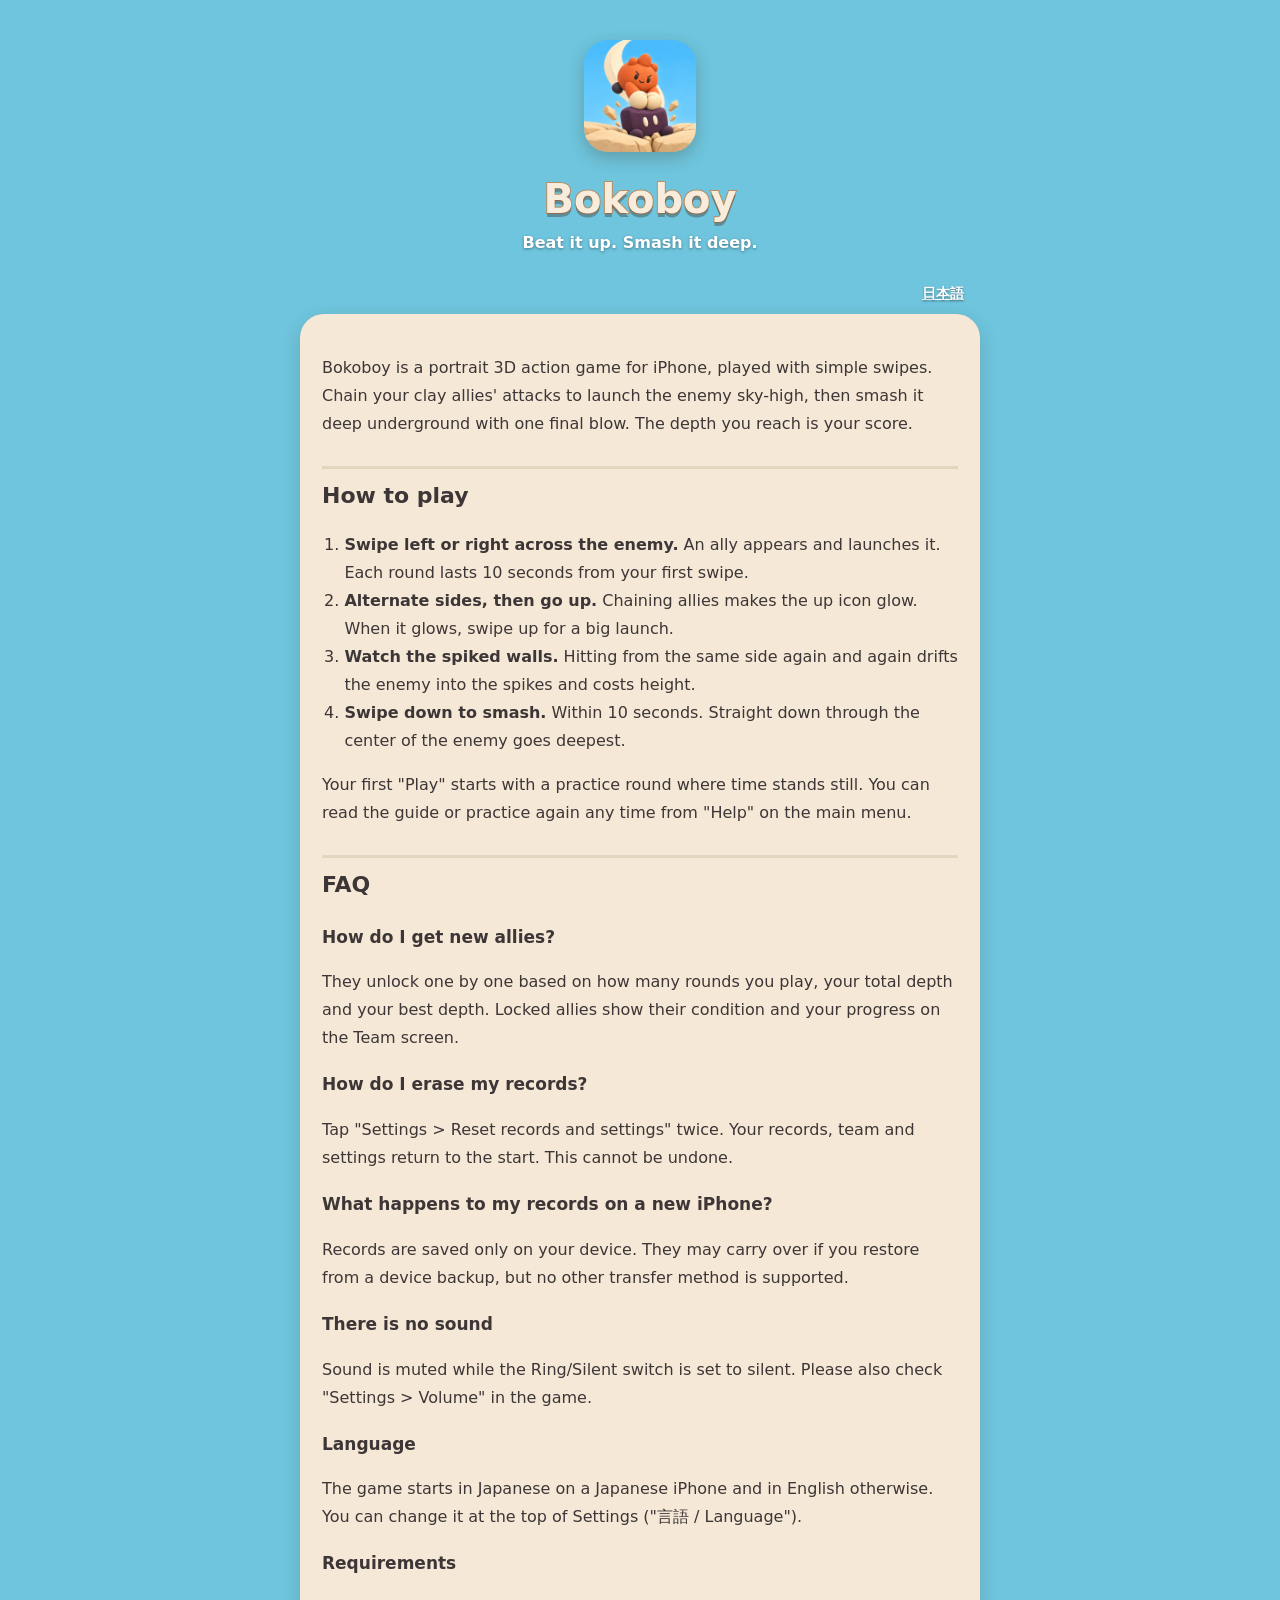
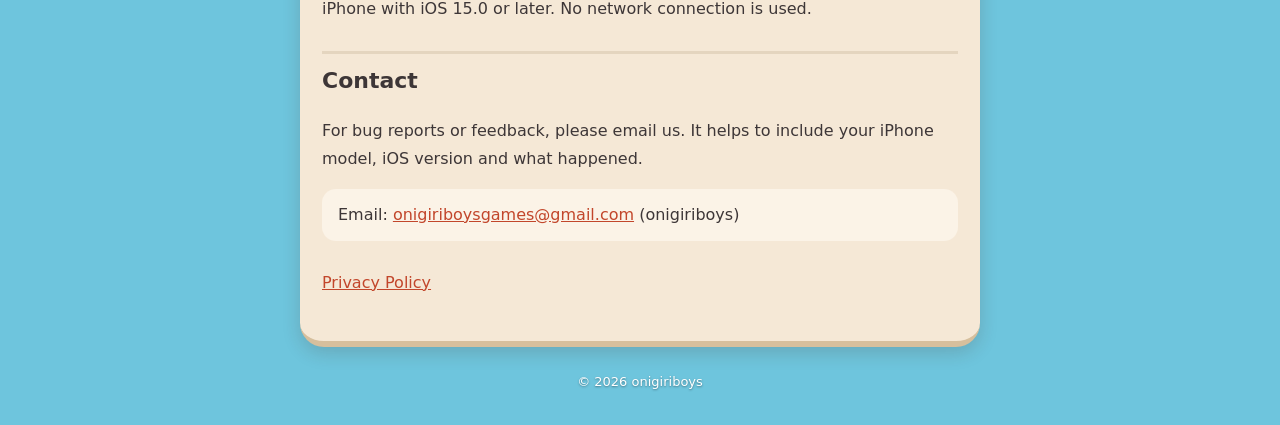
==== en.html @ 04bfdd32 "Bokoboy support and privacy pages" ====
<!doctype html>
<html lang="en">
<head>
<meta charset="utf-8">
<meta name="viewport" content="width=device-width, initial-scale=1">
<title>Bokoboy | Support</title>
<meta name="description" content="Beat it up. Smash it deep. Support page for Bokoboy, a portrait action game for iPhone.">
<link rel="alternate" hreflang="ja" href="index.html">
<link rel="stylesheet" href="style.css">
</head>
<body>
<header class="hero">
  <img src="icon.png" alt="" width="112" height="112" class="icon">
  <h1>Bokoboy</h1>
  <p class="tagline">Beat it up. Smash it deep.</p>
</header>
<p class="lang"><a href="index.html" hreflang="ja" lang="ja">日本語</a></p>
<main>
  <p>Bokoboy is a portrait 3D action game for iPhone, played with simple swipes. Chain your clay allies' attacks to launch the enemy sky-high, then smash it deep underground with one final blow. The depth you reach is your score.</p>

  <h2>How to play</h2>
  <ol>
    <li><strong>Swipe left or right across the enemy.</strong> An ally appears and launches it. Each round lasts 10 seconds from your first swipe.</li>
    <li><strong>Alternate sides, then go up.</strong> Chaining allies makes the up icon glow. When it glows, swipe up for a big launch.</li>
    <li><strong>Watch the spiked walls.</strong> Hitting from the same side again and again drifts the enemy into the spikes and costs height.</li>
    <li><strong>Swipe down to smash.</strong> Within 10 seconds. Straight down through the center of the enemy goes deepest.</li>
  </ol>
  <p>Your first "Play" starts with a practice round where time stands still. You can read the guide or practice again any time from "Help" on the main menu.</p>

  <h2>FAQ</h2>
  <h3>How do I get new allies?</h3>
  <p>They unlock one by one based on how many rounds you play, your total depth and your best depth. Locked allies show their condition and your progress on the Team screen.</p>
  <h3>How do I erase my records?</h3>
  <p>Tap "Settings &gt; Reset records and settings" twice. Your records, team and settings return to the start. This cannot be undone.</p>
  <h3>What happens to my records on a new iPhone?</h3>
  <p>Records are saved only on your device. They may carry over if you restore from a device backup, but no other transfer method is supported.</p>
  <h3>There is no sound</h3>
  <p>Sound is muted while the Ring/Silent switch is set to silent. Please also check "Settings &gt; Volume" in the game.</p>
  <h3>Language</h3>
  <p>The game starts in Japanese on a Japanese iPhone and in English otherwise. You can change it at the top of Settings ("言語 / Language").</p>
  <h3>Requirements</h3>
  <p>iPhone with iOS 15.0 or later. No network connection is used.</p>

  <h2 id="contact">Contact</h2>
  <p>For bug reports or feedback, please email us. It helps to include your iPhone model, iOS version and what happened.</p>
  <p class="contact">Email: <a href="mailto:onigiriboysgames@gmail.com">onigiriboysgames@gmail.com</a> (onigiriboys)</p>

  <p class="links"><a href="privacy-en.html">Privacy Policy</a></p>
</main>
<footer>© 2026 onigiriboys</footer>
</body>
</html>
---- style.css ----
/* ボコボーイ（2026-10-12に Air Combo Lab から改名）のサポート・プライバシーポリシーのページ。色はゲームの画面（scripts/m1/ui.gd）と同じ。
   日本語（index.html・privacy.html）と英語（en.html・privacy-en.html）の4枚で共有する。 */
:root {
  --sky: #6ec5dd;
  --cream: #f5e8d6;
  --cream-light: #fbf3e7;
  --edge: #d6bf9d;
  --ink: #3d3637;
  --ink-soft: #665f66;
  --terracotta: #c2462b;
  --title: #f8eddd;
  --title-rim: #b98f66;
}
* { box-sizing: border-box; }
body {
  margin: 0;
  background: var(--sky);
  color: var(--ink);
  font-family: "Hiragino Maru Gothic ProN", "Hiragino Sans", "Yu Gothic", "Noto Sans JP", system-ui, sans-serif;
  line-height: 1.75;
  -webkit-text-size-adjust: 100%;
}
.hero { text-align: center; padding: 40px 16px 8px; }
.hero .icon { border-radius: 24px; box-shadow: 0 6px 16px rgba(61, 40, 25, .25); }
.hero h1 {
  margin: 16px 0 0;
  font-size: 40px;
  line-height: 1.1;
  color: var(--title);
  -webkit-text-stroke: 2px var(--title-rim);
  paint-order: stroke fill;
  text-shadow: 0 4px 0 rgba(61, 40, 30, .35);
}
.tagline { margin: 8px 0 0; color: #fff; font-weight: bold; text-shadow: 0 1px 3px rgba(32, 48, 58, .5); }
.lang { max-width: 680px; margin: 16px auto 0; padding: 0 16px; text-align: right; font-size: 14px; }
.lang a { color: #fff; font-weight: bold; text-shadow: 0 1px 2px rgba(32, 48, 58, .5); }
main {
  max-width: 680px;
  margin: 24px auto;
  padding: 24px 22px 28px;
  background: var(--cream);
  border-radius: 24px;
  border-bottom: 6px solid var(--edge);
  box-shadow: 0 6px 18px rgba(77, 46, 26, .18);
}
.lang + main { margin-top: 8px; }
@media (max-width: 712px) { main { margin: 16px; } .lang + main { margin-top: 8px; } }
h1 { font-size: 28px; margin: 4px 0; }
h2 { font-size: 22px; margin: 28px 0 8px; padding-top: 8px; border-top: 3px solid #e4d5bf; }
h3 { font-size: 17px; margin: 18px 0 4px; }
p, li { font-size: 16px; }
ul, ol { padding-left: 1.4em; }
a { color: var(--terracotta); overflow-wrap: anywhere; }
.crumb { margin: 0; font-size: 14px; }
.date { color: var(--ink-soft); font-size: 14px; margin-top: 0; }
.contact { background: var(--cream-light); padding: 12px 16px; border-radius: 14px; }
.links { margin-top: 28px; }
footer { text-align: center; color: #fff; font-size: 13px; padding: 0 16px 32px; text-shadow: 0 1px 2px rgba(32, 48, 58, .5); }
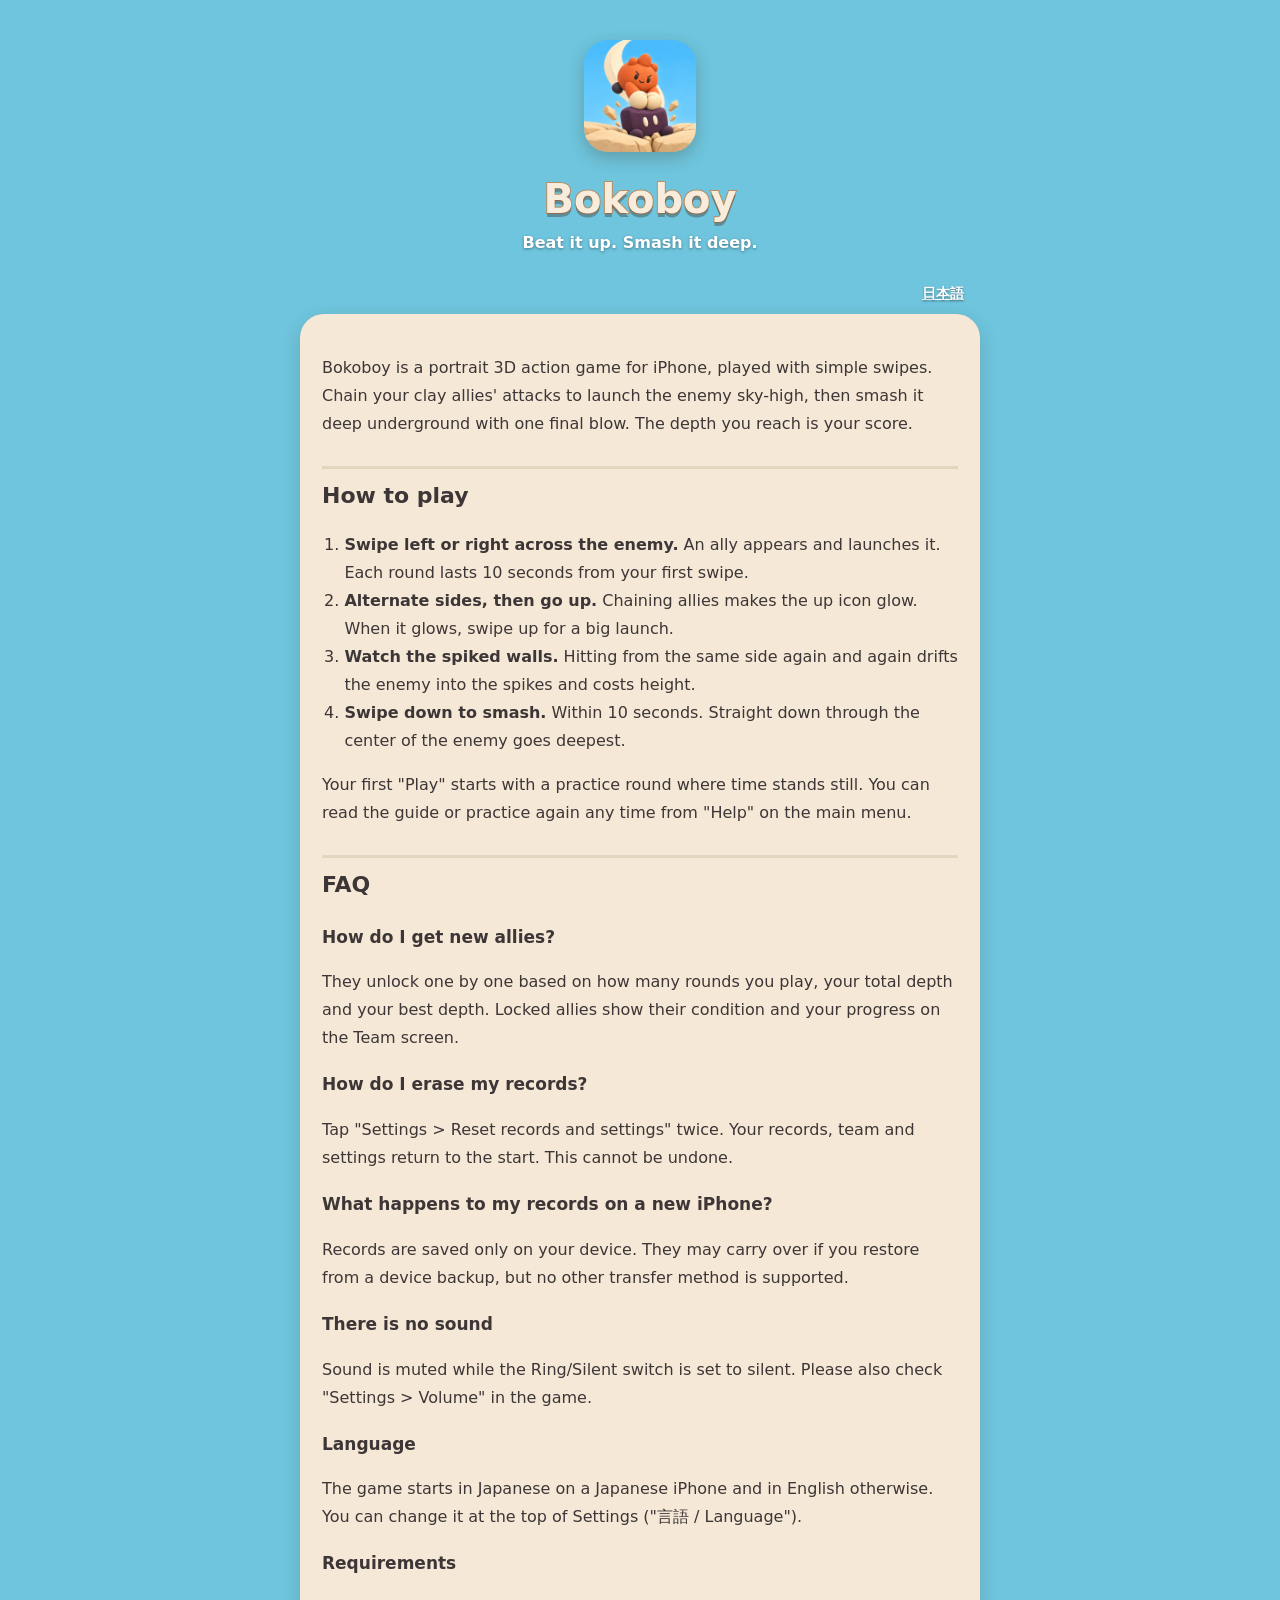
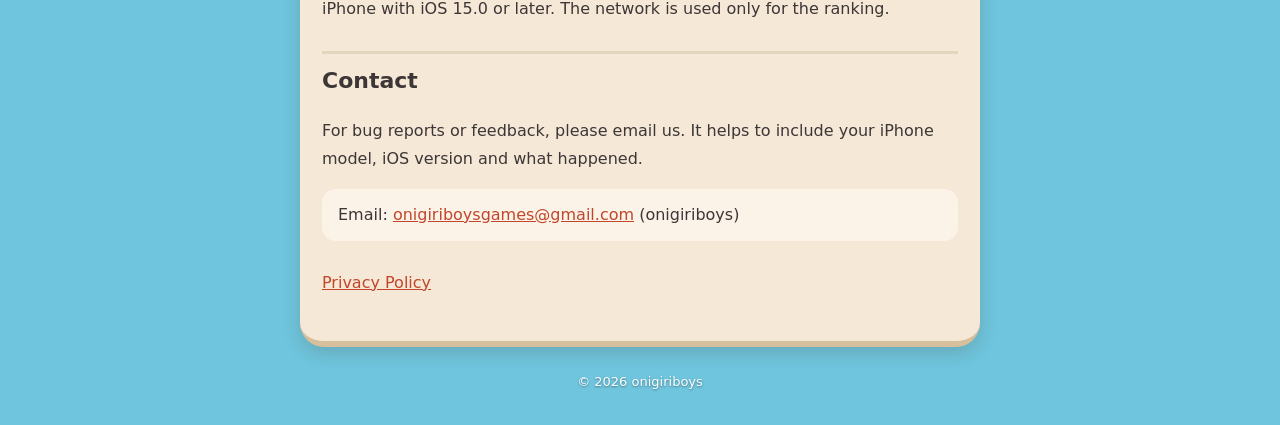
==== commit 134dc354: "Privacy policy and support: add the ranking (2026-10-25)" ====
--- a/en.html
+++ b/en.html
@@ -39,7 +39,7 @@
   <h3>Language</h3>
   <p>The game starts in Japanese on a Japanese iPhone and in English otherwise. You can change it at the top of Settings ("言語 / Language").</p>
   <h3>Requirements</h3>
-  <p>iPhone with iOS 15.0 or later. No network connection is used.</p>
+  <p>iPhone with iOS 15.0 or later. The network is used only for the ranking.</p>
 
   <h2 id="contact">Contact</h2>
   <p>For bug reports or feedback, please email us. It helps to include your iPhone model, iOS version and what happened.</p>
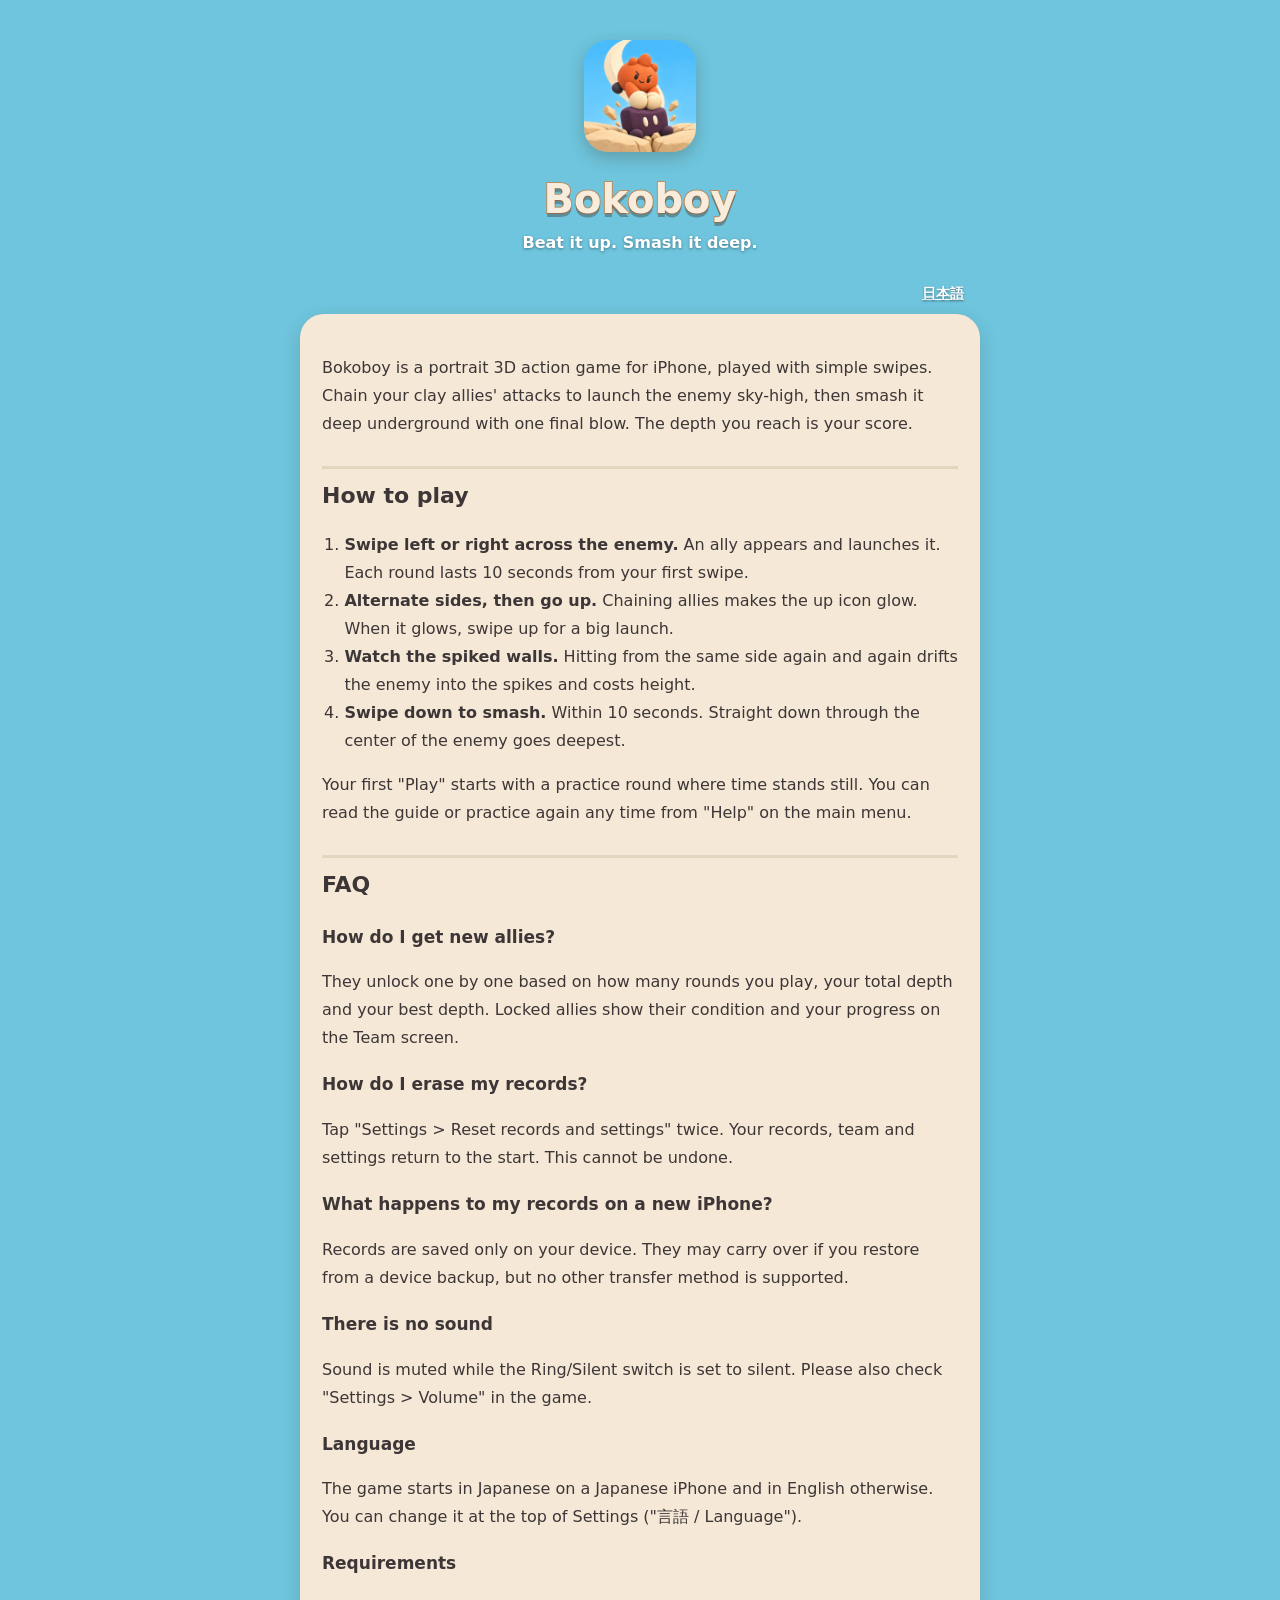
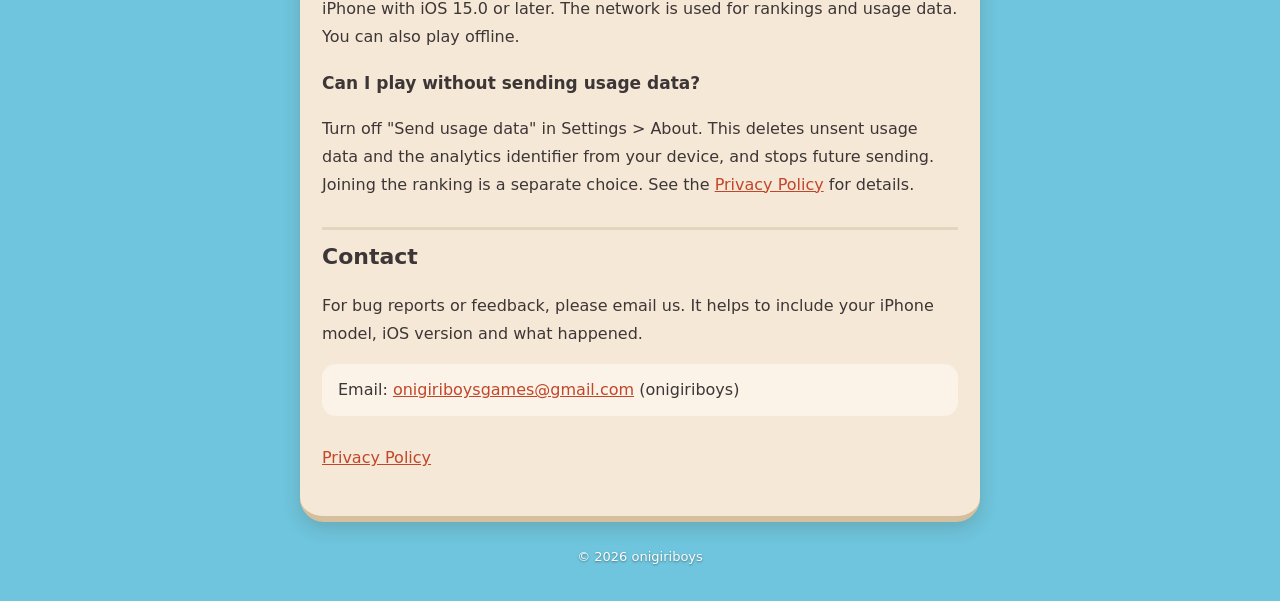
==== commit d76c31cc: "Privacy policy: usage analytics and cumulative digging distance (2026-11-17)" ====
--- a/en.html
+++ b/en.html
@@ -39,7 +39,9 @@
   <h3>Language</h3>
   <p>The game starts in Japanese on a Japanese iPhone and in English otherwise. You can change it at the top of Settings ("言語 / Language").</p>
   <h3>Requirements</h3>
-  <p>iPhone with iOS 15.0 or later. The network is used only for the ranking.</p>
+  <p>iPhone with iOS 15.0 or later. The network is used for rankings and usage data. You can also play offline.</p>
+  <h3>Can I play without sending usage data?</h3>
+  <p>Turn off "Send usage data" in Settings &gt; About. This deletes unsent usage data and the analytics identifier from your device, and stops future sending. Joining the ranking is a separate choice. See the <a href="privacy-en.html">Privacy Policy</a> for details.</p>
 
   <h2 id="contact">Contact</h2>
   <p>For bug reports or feedback, please email us. It helps to include your iPhone model, iOS version and what happened.</p>
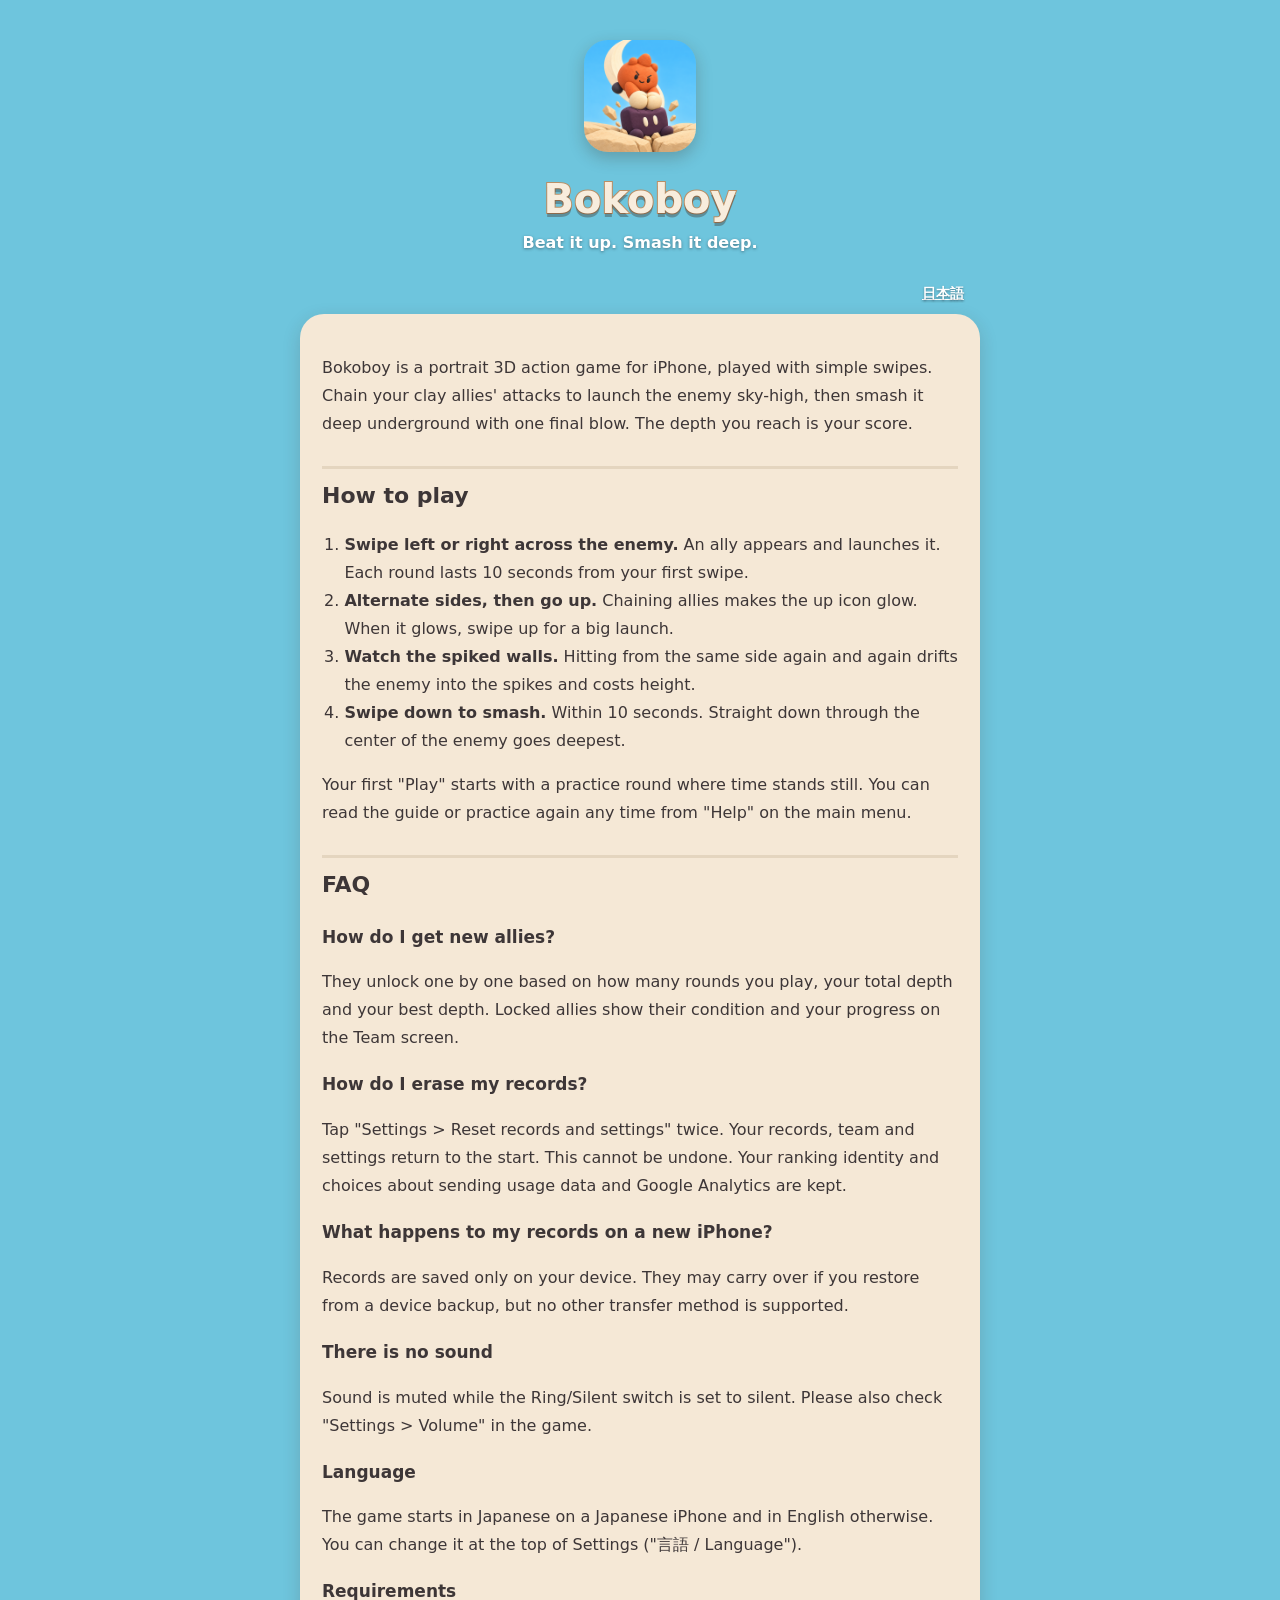
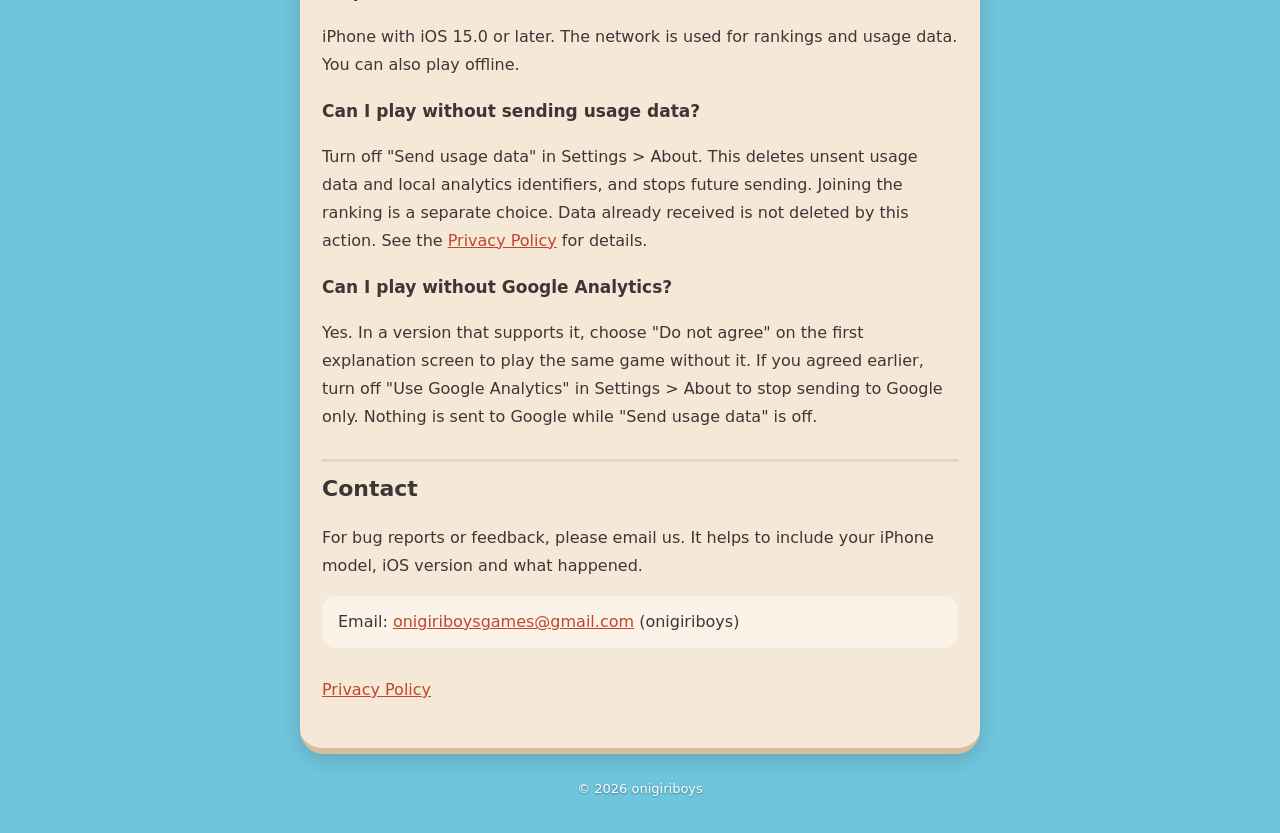
==== commit 9e76fb84: "Google Analyticsの同意と停止、保存期間をポリシーに追記" ====
--- a/en.html
+++ b/en.html
@@ -31,7 +31,7 @@
   <h3>How do I get new allies?</h3>
   <p>They unlock one by one based on how many rounds you play, your total depth and your best depth. Locked allies show their condition and your progress on the Team screen.</p>
   <h3>How do I erase my records?</h3>
-  <p>Tap "Settings &gt; Reset records and settings" twice. Your records, team and settings return to the start. This cannot be undone.</p>
+  <p>Tap "Settings &gt; Reset records and settings" twice. Your records, team and settings return to the start. This cannot be undone. Your ranking identity and choices about sending usage data and Google Analytics are kept.</p>
   <h3>What happens to my records on a new iPhone?</h3>
   <p>Records are saved only on your device. They may carry over if you restore from a device backup, but no other transfer method is supported.</p>
   <h3>There is no sound</h3>
@@ -41,7 +41,9 @@
   <h3>Requirements</h3>
   <p>iPhone with iOS 15.0 or later. The network is used for rankings and usage data. You can also play offline.</p>
   <h3>Can I play without sending usage data?</h3>
-  <p>Turn off "Send usage data" in Settings &gt; About. This deletes unsent usage data and the analytics identifier from your device, and stops future sending. Joining the ranking is a separate choice. See the <a href="privacy-en.html">Privacy Policy</a> for details.</p>
+  <p>Turn off "Send usage data" in Settings &gt; About. This deletes unsent usage data and local analytics identifiers, and stops future sending. Joining the ranking is a separate choice. Data already received is not deleted by this action. See the <a href="privacy-en.html">Privacy Policy</a> for details.</p>
+  <h3>Can I play without Google Analytics?</h3>
+  <p>Yes. In a version that supports it, choose "Do not agree" on the first explanation screen to play the same game without it. If you agreed earlier, turn off "Use Google Analytics" in Settings &gt; About to stop sending to Google only. Nothing is sent to Google while "Send usage data" is off.</p>
 
   <h2 id="contact">Contact</h2>
   <p>For bug reports or feedback, please email us. It helps to include your iPhone model, iOS version and what happened.</p>
